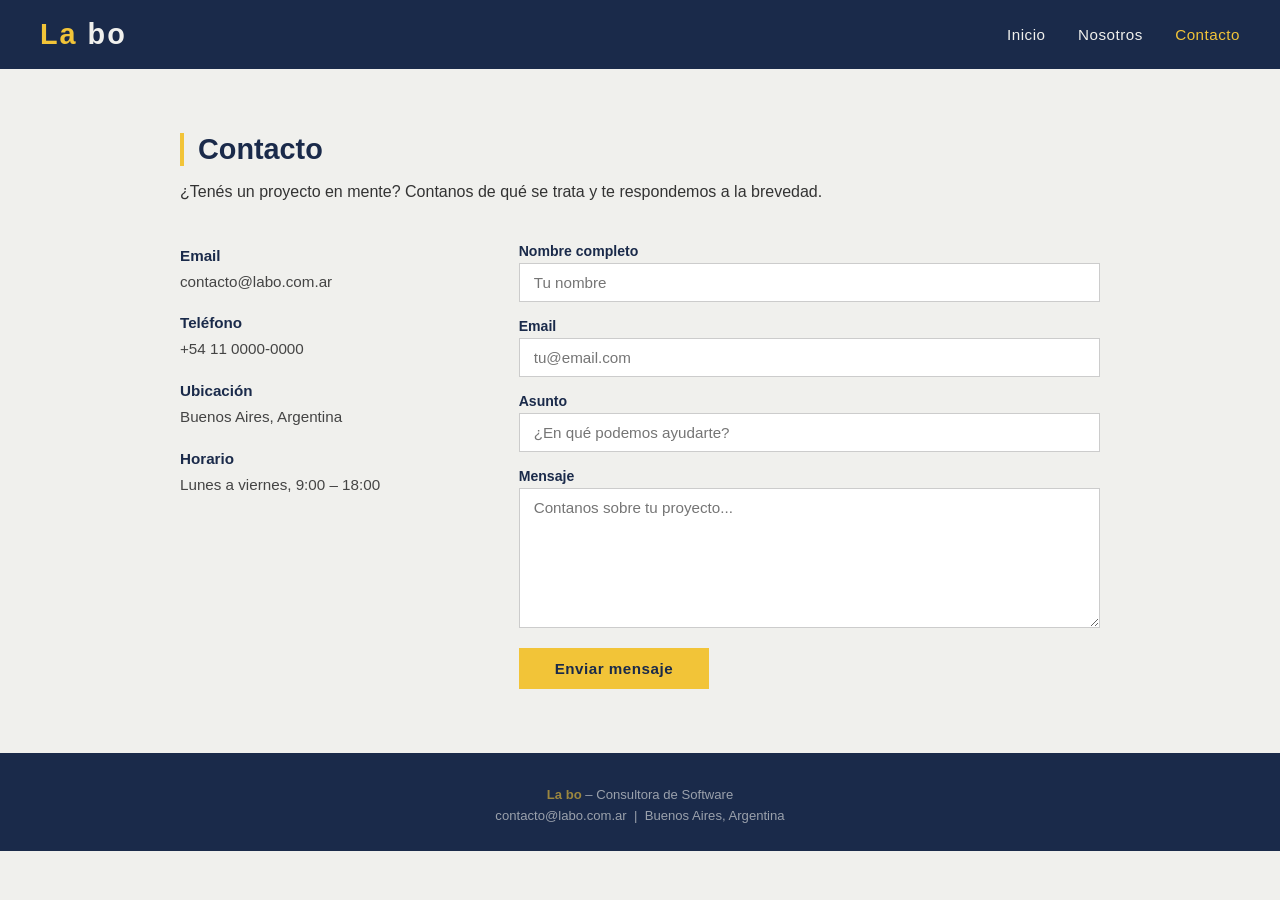
==== contacto.html @ 43f81f80 "first version" ====
<!DOCTYPE html>
<html lang="es">
<head>
  <meta charset="UTF-8" />
  <meta name="viewport" content="width=device-width, initial-scale=1.0" />
  <title>Contacto – La bo</title>
  <link rel="stylesheet" href="styles.css" />
</head>
<body>

  <header>
    <a href="index.html" class="logo">La <span>bo</span></a>
    <nav>
      <a href="index.html">Inicio</a>
      <a href="nosotros.html">Nosotros</a>
      <a href="contacto.html" class="active">Contacto</a>
    </nav>
  </header>

  <div class="section">
    <h2>Contacto</h2>
    <p>¿Tenés un proyecto en mente? Contanos de qué se trata y te respondemos a la brevedad.</p>

    <div class="contact-wrapper">

      <div class="contact-info">
        <p><strong>Email</strong><br>contacto@labo.com.ar</p>
        <p><strong>Teléfono</strong><br>+54 11 0000-0000</p>
        <p><strong>Ubicación</strong><br>Buenos Aires, Argentina</p>
        <p><strong>Horario</strong><br>Lunes a viernes, 9:00 – 18:00</p>
      </div>

      <form action="#" method="post">

        <div>
          <label for="nombre">Nombre completo</label>
          <input type="text" id="nombre" name="nombre" placeholder="Tu nombre" required />
        </div>

        <div>
          <label for="email">Email</label>
          <input type="email" id="email" name="email" placeholder="tu@email.com" required />
        </div>

        <div>
          <label for="asunto">Asunto</label>
          <input type="text" id="asunto" name="asunto" placeholder="¿En qué podemos ayudarte?" required />
        </div>

        <div>
          <label for="mensaje">Mensaje</label>
          <textarea id="mensaje" name="mensaje" placeholder="Contanos sobre tu proyecto..." required></textarea>
        </div>

        <button type="submit">Enviar mensaje</button>

      </form>
    </div>
  </div>

  <footer>
    <p><span>La bo</span> – Consultora de Software</p>
    <p>contacto@labo.com.ar &nbsp;|&nbsp; Buenos Aires, Argentina</p>
  </footer>

</body>
</html>
---- styles.css ----
/* ===== RESET & BASE ===== */
* {
  margin: 0;
  padding: 0;
  box-sizing: border-box;
}

body {
  font-family: 'Segoe UI', Arial, sans-serif;
  background-color: #F0F0ED;
  color: #1A2A4A;
}

/* ===== HEADER ===== */
header {
  background-color: #1A2A4A;
  padding: 18px 40px;
  display: flex;
  align-items: center;
  justify-content: space-between;
}

header .logo {
  color: #F2C438;
  font-size: 1.8rem;
  font-weight: 700;
  letter-spacing: 2px;
  text-decoration: none;
}

header .logo span {
  color: #F0F0ED;
}

nav a {
  color: #F0F0ED;
  text-decoration: none;
  margin-left: 28px;
  font-size: 0.95rem;
  font-weight: 500;
  letter-spacing: 0.5px;
  transition: color 0.2s;
}

nav a:hover,
nav a.active {
  color: #F2C438;
}

/* ===== HERO ===== */
.hero {
  background-color: #1A2A4A;
  color: #F0F0ED;
  padding: 80px 40px;
  text-align: center;
}

.hero h1 {
  font-size: 2.8rem;
  font-weight: 700;
  line-height: 1.2;
}

.hero h1 span {
  color: #F2C438;
}

.hero p {
  margin-top: 18px;
  font-size: 1.1rem;
  max-width: 580px;
  margin-left: auto;
  margin-right: auto;
  opacity: 0.85;
  line-height: 1.7;
}

.hero .btn {
  display: inline-block;
  margin-top: 32px;
  background-color: #F2C438;
  color: #1A2A4A;
  padding: 12px 32px;
  font-weight: 700;
  text-decoration: none;
  font-size: 0.95rem;
  letter-spacing: 0.5px;
}

.hero .btn:hover {
  background-color: #e0b320;
}

/* ===== SECTION TITLES ===== */
.section {
  padding: 64px 40px;
  max-width: 1000px;
  margin: 0 auto;
}

.section h2 {
  font-size: 1.8rem;
  font-weight: 700;
  margin-bottom: 12px;
  border-left: 4px solid #F2C438;
  padding-left: 14px;
}

.section p {
  line-height: 1.8;
  font-size: 1rem;
  color: #333;
  max-width: 720px;
}

/* ===== MISSION CARDS ===== */
.cards {
  display: flex;
  gap: 24px;
  margin-top: 36px;
  flex-wrap: wrap;
}

.card {
  background-color: #fff;
  border-top: 4px solid #F2C438;
  padding: 28px 24px;
  flex: 1;
  min-width: 220px;
}

.card h3 {
  font-size: 1rem;
  font-weight: 700;
  margin-bottom: 10px;
  color: #1A2A4A;
  text-transform: uppercase;
  letter-spacing: 0.5px;
}

.card p {
  font-size: 0.92rem;
  color: #555;
  line-height: 1.7;
}

/* ===== TEAM ===== */
.team-grid {
  display: grid;
  grid-template-columns: repeat(auto-fit, minmax(210px, 1fr));
  gap: 32px;
  margin-top: 36px;
}

.team-card {
  background-color: #fff;
  text-align: center;
  padding-bottom: 24px;
  border-bottom: 3px solid #F2C438;
}

.team-card img {
  width: 100%;
  height: 220px;
  object-fit: cover;
  object-position: top;
  display: block;
}

/* Recorte específico por foto */
.foto-tomas {
  object-position: center 10%;
}

.foto-matias {
  object-position: center 20%;
}

.team-card .team-info {
  padding: 18px 16px 0;
}

.team-card h3 {
  font-size: 1rem;
  font-weight: 700;
  color: #1A2A4A;
  margin-bottom: 4px;
}

.team-card .role {
  font-size: 0.82rem;
  color: #F2C438;
  font-weight: 700;
  text-transform: uppercase;
  letter-spacing: 0.5px;
  margin-bottom: 10px;
}

.team-card p {
  font-size: 0.88rem;
  color: #555;
  line-height: 1.6;
}

/* ===== CONTACT FORM ===== */
.contact-wrapper {
  display: flex;
  gap: 48px;
  flex-wrap: wrap;
  margin-top: 36px;
}

.contact-info {
  min-width: 220px;
  flex: 1;
}

.contact-info p {
  margin-bottom: 16px;
  font-size: 0.95rem;
  color: #444;
  line-height: 1.7;
}

.contact-info strong {
  color: #1A2A4A;
}

form {
  flex: 2;
  min-width: 280px;
  display: flex;
  flex-direction: column;
  gap: 16px;
}

form label {
  font-size: 0.88rem;
  font-weight: 600;
  color: #1A2A4A;
  margin-bottom: 4px;
  display: block;
}

form input,
form textarea,
form select {
  width: 100%;
  padding: 10px 14px;
  border: 1px solid #ccc;
  background-color: #fff;
  font-size: 0.95rem;
  font-family: inherit;
  color: #1A2A4A;
  outline: none;
  transition: border-color 0.2s;
}

form input:focus,
form textarea:focus {
  border-color: #F2C438;
}

form textarea {
  height: 140px;
  resize: vertical;
}

form button {
  align-self: flex-start;
  background-color: #F2C438;
  color: #1A2A4A;
  border: none;
  padding: 12px 36px;
  font-size: 0.95rem;
  font-weight: 700;
  cursor: pointer;
  letter-spacing: 0.5px;
  transition: background-color 0.2s;
}

form button:hover {
  background-color: #e0b320;
}

/* ===== FOOTER ===== */
footer {
  background-color: #1A2A4A;
  color: #F0F0ED;
  text-align: center;
  padding: 28px 40px;
  font-size: 0.88rem;
}

footer span {
  color: #F2C438;
  font-weight: 700;
}

footer p {
  margin-top: 6px;
  opacity: 0.6;
  font-size: 0.82rem;
}
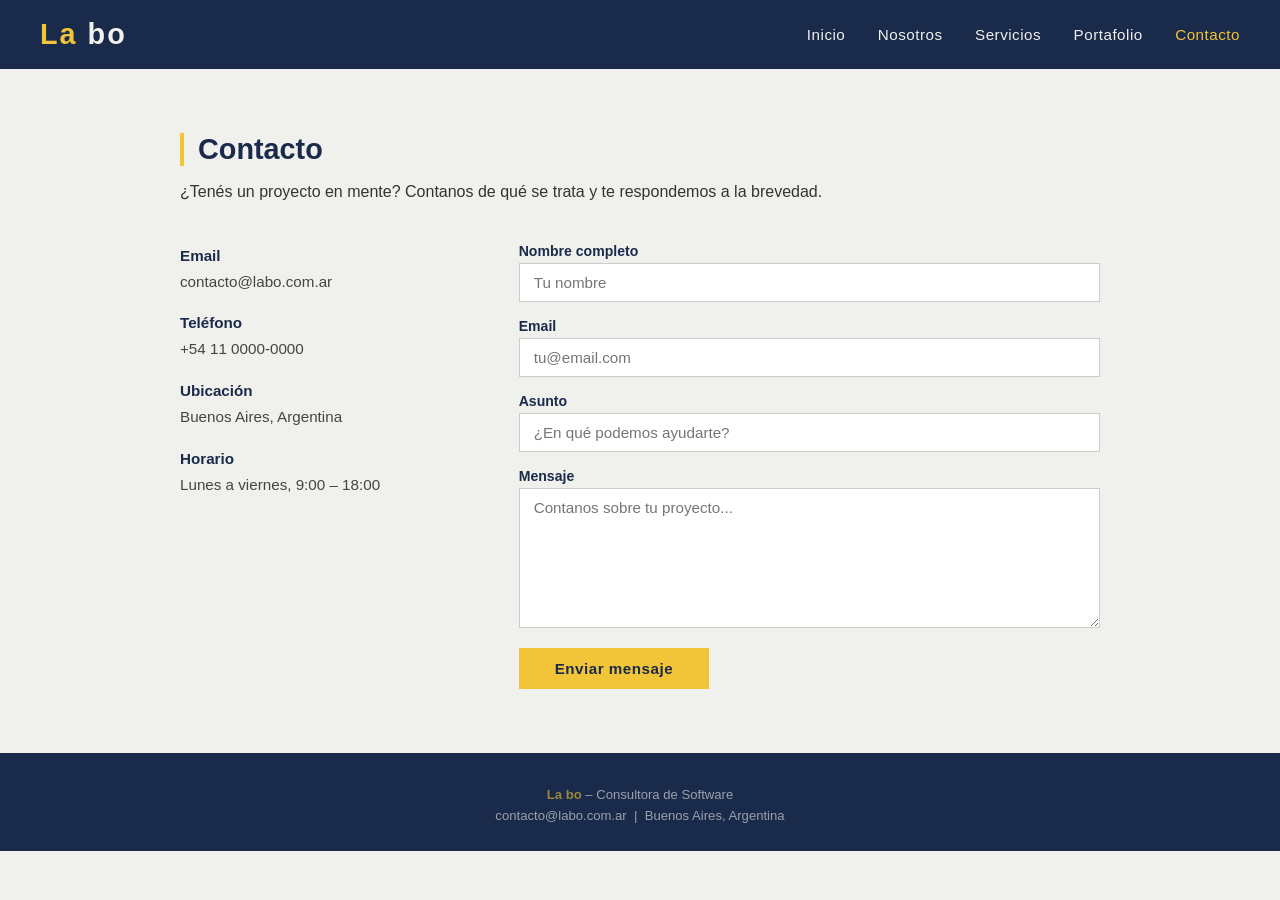
==== commit f99de848: "agrego portafolio y servicios y card de matias interactuable" ====
--- a/contacto.html
+++ b/contacto.html
@@ -13,6 +13,8 @@
     <nav>
       <a href="index.html">Inicio</a>
       <a href="nosotros.html">Nosotros</a>
+      <a href="servicios.html">Servicios</a>
+      <a href="portafolio.html">Portafolio</a>
       <a href="contacto.html" class="active">Contacto</a>
     </nav>
   </header>
--- a/styles.css
+++ b/styles.css
@@ -283,6 +283,158 @@
   background-color: #e0b320;
 }
 
+/* ===== SERVICE CARDS ===== */
+.service-cards {
+  display: flex;
+  gap: 28px;
+  margin-top: 36px;
+  flex-wrap: wrap;
+}
+
+.service-card {
+  background-color: #fff;
+  border-top: 4px solid #F2C438;
+  padding: 32px 28px;
+  flex: 1;
+  min-width: 240px;
+}
+
+.service-card .service-icon {
+  font-size: 2.2rem;
+  margin-bottom: 16px;
+  display: block;
+}
+
+.service-card h3 {
+  font-size: 1rem;
+  font-weight: 700;
+  margin-bottom: 12px;
+  color: #1A2A4A;
+  text-transform: uppercase;
+  letter-spacing: 0.5px;
+}
+
+.service-card p {
+  font-size: 0.92rem;
+  color: #555;
+  line-height: 1.7;
+  margin-bottom: 16px;
+}
+
+.service-list {
+  list-style: none;
+  padding: 0;
+  margin: 0;
+}
+
+.service-list li {
+  font-size: 0.88rem;
+  color: #444;
+  line-height: 1.7;
+  padding-left: 14px;
+  position: relative;
+}
+
+.service-list li::before {
+  content: '–';
+  position: absolute;
+  left: 0;
+  color: #F2C438;
+  font-weight: 700;
+}
+
+/* ===== PORTFOLIO GRID ===== */
+.portfolio-grid {
+  display: grid;
+  grid-template-columns: repeat(auto-fit, minmax(260px, 1fr));
+  gap: 28px;
+  margin-top: 36px;
+}
+
+.portfolio-card {
+  background-color: #fff;
+  border-bottom: 3px solid #F2C438;
+  overflow: hidden;
+}
+
+.portfolio-card .portfolio-img {
+  width: 100%;
+  height: 200px;
+  background-color: #d4dae5;
+  overflow: hidden;
+}
+
+.portfolio-card .portfolio-img img {
+  width: 100%;
+  height: 100%;
+  object-fit: cover;
+  object-position: top;
+  display: block;
+  transition: transform 0.3s ease;
+}
+
+.portfolio-card:hover .portfolio-img img {
+  transform: scale(1.04);
+}
+
+.portfolio-card .portfolio-info {
+  padding: 20px 20px 24px;
+}
+
+.portfolio-tag {
+  font-size: 0.75rem;
+  font-weight: 700;
+  color: #F2C438;
+  text-transform: uppercase;
+  letter-spacing: 1px;
+  margin-bottom: 6px !important;
+}
+
+.portfolio-card h3 {
+  font-size: 1rem;
+  font-weight: 700;
+  color: #1A2A4A;
+  margin-bottom: 8px;
+}
+
+.portfolio-card p {
+  font-size: 0.88rem;
+  color: #555;
+  line-height: 1.6;
+  margin-bottom: 16px;
+}
+
+.portfolio-link {
+  display: inline-block;
+  color: #1A2A4A;
+  font-size: 0.88rem;
+  font-weight: 700;
+  text-decoration: none;
+  border-bottom: 2px solid #F2C438;
+  padding-bottom: 2px;
+  transition: color 0.2s;
+}
+
+.portfolio-link:hover {
+  color: #F2C438;
+}
+
+/* ===== TEAM CARD LINK ===== */
+.team-card-link {
+  text-decoration: none;
+  color: inherit;
+  display: block;
+}
+
+.team-card-link .team-card {
+  transition: transform 0.2s, box-shadow 0.2s;
+}
+
+.team-card-link:hover .team-card {
+  transform: translateY(-4px);
+  box-shadow: 0 6px 20px rgba(26, 42, 74, 0.12);
+}
+
 /* ===== FOOTER ===== */
 footer {
   background-color: #1A2A4A;
